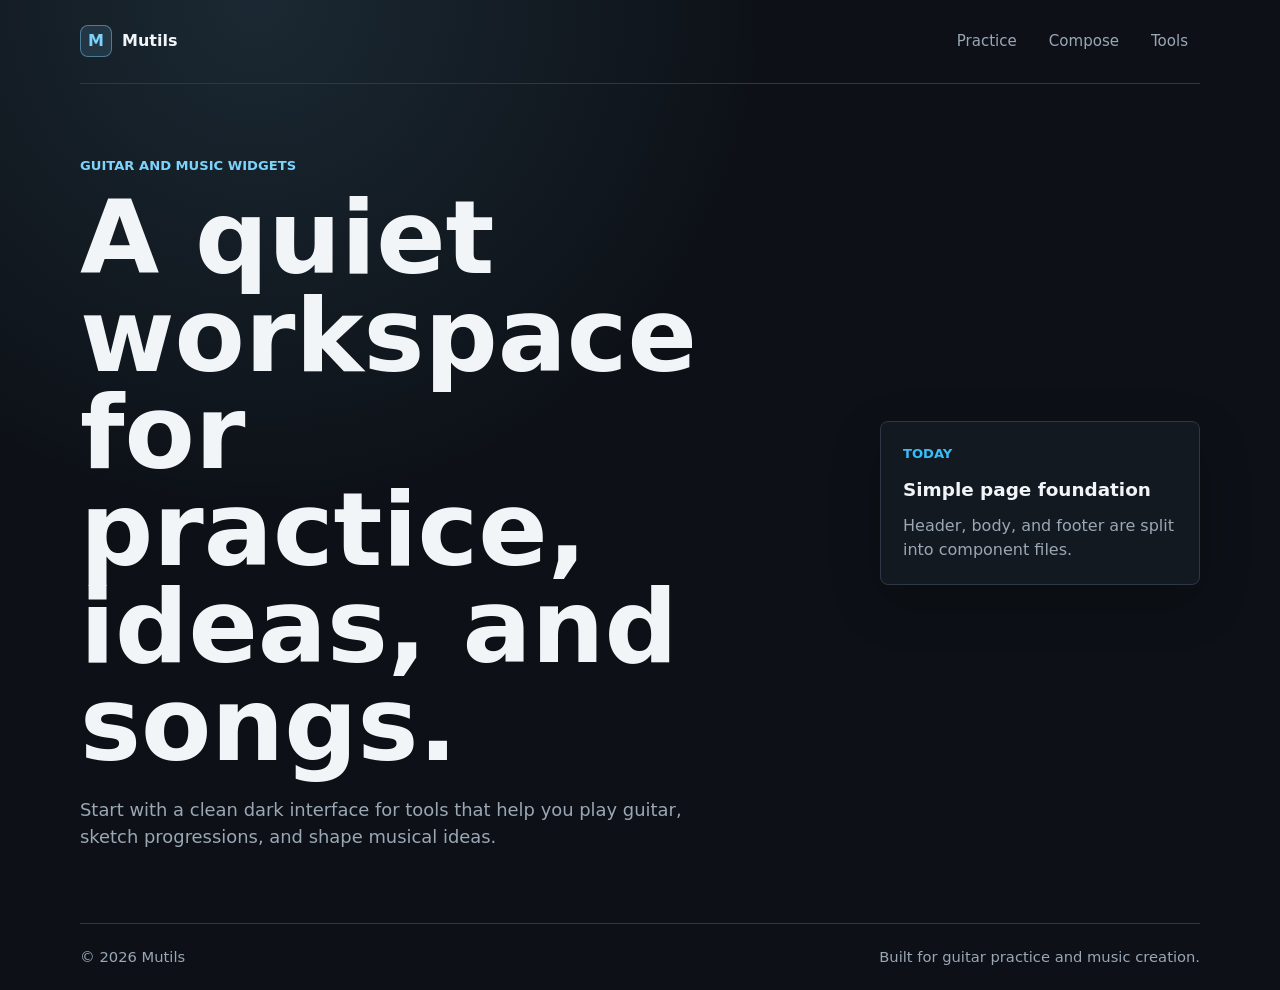
==== index.html @ a79bb6e4 "Init commit" ====
<!doctype html>
<html lang="en">
  <head>
    <meta charset="utf-8">
    <meta name="viewport" content="width=device-width, initial-scale=1">
    <title>Mutils</title>
    <link rel="stylesheet" href="assets/css/styles.css">
    <script src="assets/js/app.js" defer></script>
  </head>
  <body>
    <div class="app-shell">
      <div data-component="components/header.html"></div>
      <main data-component="components/main.html"></main>
      <div data-component="components/footer.html"></div>
    </div>
  </body>
</html>
---- assets/css/styles.css ----
:root {
  color-scheme: dark;
  --bg: #0d1117;
  --surface: #151b23;
  --surface-soft: #1f2733;
  --text: #f2f5f8;
  --muted: #9aa7b4;
  --line: #2d3745;
  --accent: #7dd3fc;
  --accent-strong: #38bdf8;
}

* {
  box-sizing: border-box;
}

html {
  min-height: 100%;
}

body {
  min-height: 100vh;
  margin: 0;
  background:
    radial-gradient(circle at 20% 0%, rgba(125, 211, 252, 0.12), transparent 32rem),
    var(--bg);
  color: var(--text);
  font-family: Inter, ui-sans-serif, system-ui, -apple-system, BlinkMacSystemFont, "Segoe UI", sans-serif;
  line-height: 1.5;
}

a {
  color: inherit;
  text-decoration: none;
}

.app-shell {
  display: grid;
  min-height: 100vh;
  grid-template-rows: auto 1fr auto;
}

.site-header,
.site-footer {
  width: min(1120px, calc(100% - 32px));
  margin: 0 auto;
}

.site-header {
  display: flex;
  align-items: center;
  justify-content: space-between;
  gap: 24px;
  padding: 22px 0;
  border-bottom: 1px solid var(--line);
}

.brand {
  display: inline-flex;
  align-items: center;
  gap: 10px;
  font-weight: 700;
}

.brand-mark {
  display: grid;
  width: 32px;
  height: 32px;
  place-items: center;
  border: 1px solid rgba(125, 211, 252, 0.45);
  border-radius: 8px;
  background: rgba(125, 211, 252, 0.12);
  color: var(--accent);
}

.nav-links {
  display: flex;
  align-items: center;
  gap: 8px;
}

.nav-links a {
  min-height: 36px;
  padding: 8px 12px;
  border-radius: 8px;
  color: var(--muted);
  font-size: 0.94rem;
}

.nav-links a:hover,
.nav-links a:focus-visible {
  background: var(--surface-soft);
  color: var(--text);
  outline: none;
}

.hero {
  display: grid;
  width: min(1120px, calc(100% - 32px));
  margin: 0 auto;
  grid-template-columns: minmax(0, 1fr) 320px;
  align-items: center;
  gap: 48px;
  padding: 72px 0;
}

.hero-content {
  max-width: 680px;
}

.eyebrow {
  margin: 0 0 14px;
  color: var(--accent);
  font-size: 0.82rem;
  font-weight: 700;
  letter-spacing: 0;
  text-transform: uppercase;
}

h1 {
  max-width: 10ch;
  margin: 0;
  font-size: clamp(3rem, 8vw, 6.4rem);
  line-height: 0.95;
  letter-spacing: 0;
}

.hero-copy {
  max-width: 620px;
  margin: 24px 0 0;
  color: var(--muted);
  font-size: 1.12rem;
}

.status-panel {
  padding: 22px;
  border: 1px solid var(--line);
  border-radius: 8px;
  background: rgba(21, 27, 35, 0.84);
  box-shadow: 0 18px 50px rgba(0, 0, 0, 0.24);
}

.panel-label {
  display: block;
  margin-bottom: 12px;
  color: var(--accent-strong);
  font-size: 0.82rem;
  font-weight: 700;
  text-transform: uppercase;
}

.status-panel strong {
  display: block;
  font-size: 1.15rem;
}

.status-panel p {
  margin: 10px 0 0;
  color: var(--muted);
}

.site-footer {
  display: flex;
  justify-content: space-between;
  gap: 16px;
  padding: 22px 0;
  border-top: 1px solid var(--line);
  color: var(--muted);
  font-size: 0.92rem;
}

@media (max-width: 760px) {
  .site-header,
  .site-footer {
    width: min(100% - 24px, 1120px);
  }

  .site-header,
  .site-footer,
  .nav-links {
    align-items: flex-start;
    flex-direction: column;
  }

  .nav-links {
    width: 100%;
    gap: 4px;
  }

  .nav-links a {
    width: 100%;
  }

  .hero {
    width: min(100% - 24px, 1120px);
    grid-template-columns: 1fr;
    gap: 28px;
    padding: 48px 0;
  }

  h1 {
    max-width: 12ch;
    font-size: clamp(2.7rem, 15vw, 4.6rem);
  }
}
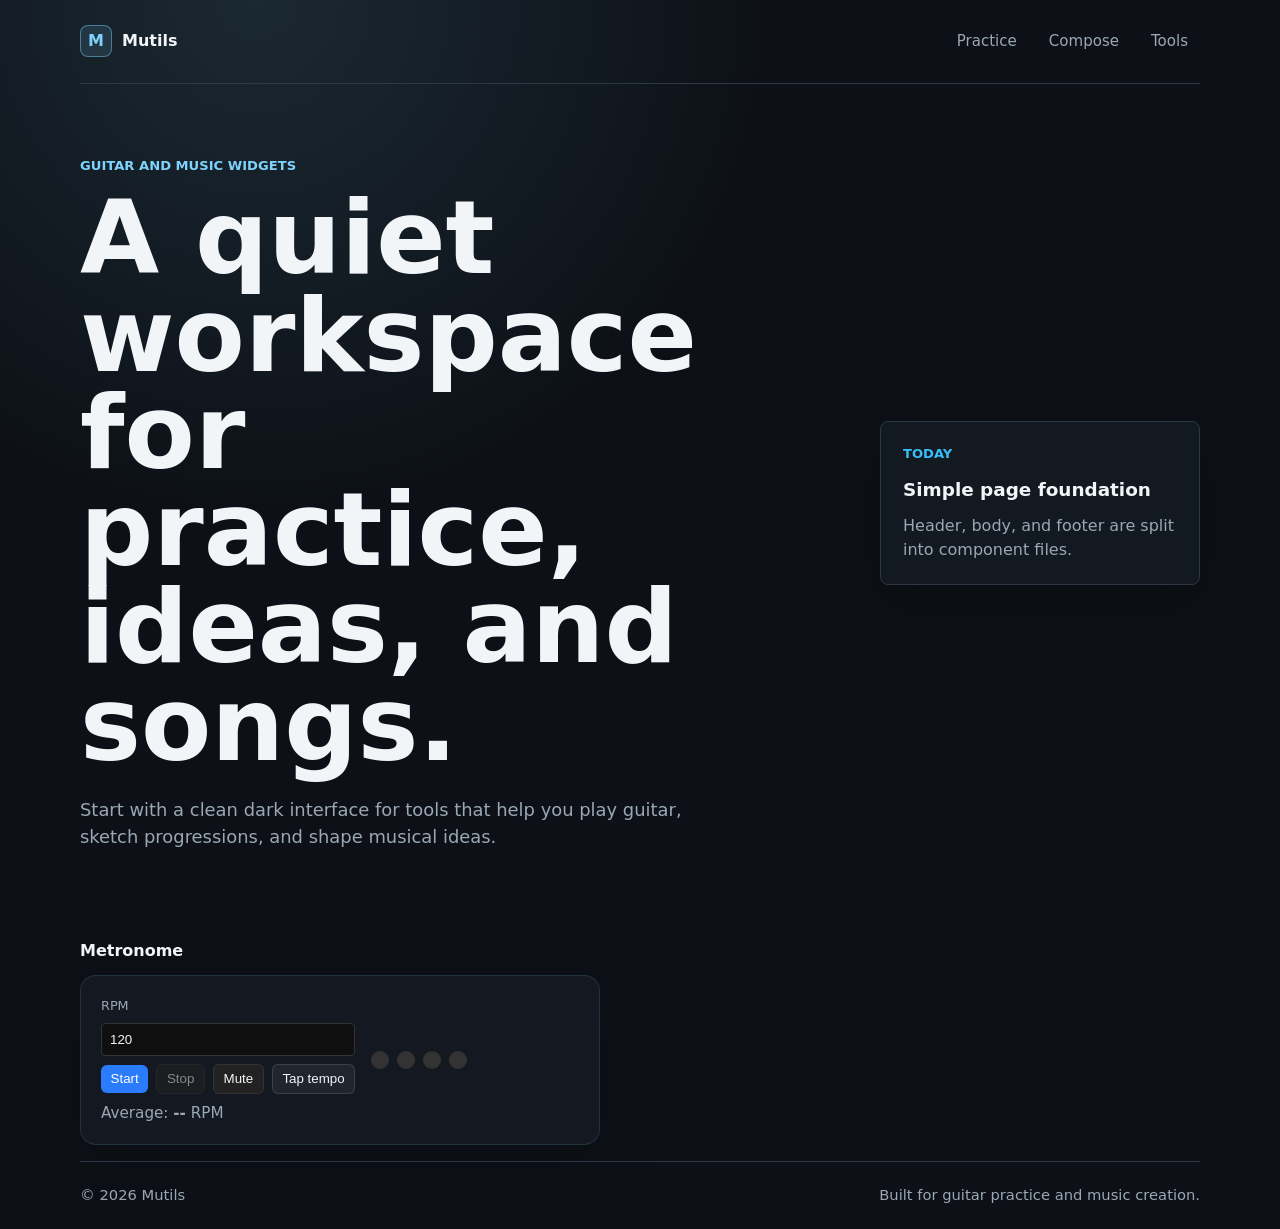
==== commit d24bae05: "Add first widget and testing." ====
--- a/index.html
+++ b/index.html
@@ -5,12 +5,16 @@
     <meta name="viewport" content="width=device-width, initial-scale=1">
     <title>Mutils</title>
     <link rel="stylesheet" href="assets/css/styles.css">
+    <link rel="stylesheet" href="assets/css/metronome.css">
     <script src="assets/js/app.js" defer></script>
+    <script src="assets/js/metronome.js" defer></script>
   </head>
   <body>
     <div class="app-shell">
       <div data-component="components/header.html"></div>
-      <main data-component="components/main.html"></main>
+      <main data-component="components/main.html">
+        <div data-component="components/metronome.html"></div>
+      </main>
       <div data-component="components/footer.html"></div>
     </div>
   </body>
--- a/assets/css/metronome.css
+++ b/assets/css/metronome.css
@@ -0,0 +1,51 @@
+/* Metronome widget styles */
+.widget-area{
+  display:flex;
+  flex-wrap:wrap;
+  gap:1rem;
+  padding:1rem 0;
+  width: min(1120px, calc(100% - 32px));
+  margin: 0 auto;
+}
+.metronome-embed{flex:1 1 320px;min-width:280px}
+.metronome{box-sizing:border-box;width:100%;max-width:520px;margin:0}
+.widget-module{padding:0}
+.widget-title{font-size:1rem;margin:0 0 0.75rem 0;color:var(--text,#eee)}
+.metronome-card{
+  display:flex;
+  flex-direction:row;
+  align-items:center;
+  gap:1rem;
+  background:rgba(21,27,35,0.96);
+  color:var(--text, #eee);
+  padding:1.25rem;
+  border-radius:16px;
+  border:1px solid rgba(125,211,252,0.14);
+  box-shadow:0 20px 60px rgba(0,0,0,0.18);
+  width:100%;
+  overflow:hidden;
+}
+.metronome-controls{display:flex;flex-direction:column;gap:0.5rem;min-width:180px}
+.metronome-controls label{font-size:0.8rem;color:var(--muted,#bdbdbd)}
+#metronome-rpm{width:100%;padding:0.5rem;border-radius:4px;border:1px solid #333;background:#0f0f0f;color:inherit}
+.buttons{display:flex;gap:0.5rem;align-items:center;flex-wrap:wrap}
+.btn{padding:0.4rem 0.6rem;border-radius:6px;border:1px solid #333;background:#222;color:inherit;cursor:pointer}
+.btn.primary{background:#2b7bfd;color:#fff;border:none}
+.btn.secondary{background:rgba(255,255,255,0.06);color:var(--text);border-color:rgba(255,255,255,0.12)}
+.btn:disabled{opacity:0.5;cursor:not-allowed}
+.tap-panel{display:flex;align-items:center;gap:0.75rem;flex-wrap:wrap}
+.tap-display{color:var(--muted);font-size:0.95rem}
+
+.metronome-visual{display:flex;flex-direction:column;align-items:center;gap:0.5rem}
+.beat-strip{display:flex;gap:0.5rem}
+.beat{width:18px;height:18px;border-radius:50%;background:#333;transition:transform 0.08s,background 0.08s,box-shadow 0.08s}
+.beat.active{transform:scale(1.5);box-shadow:0 0 8px rgba(255,200,60,0.7)}
+.beat.accent{background:#ffd166}
+.beat.regular{background:#c4c4c4}
+
+.sr-only{position:absolute!important;height:1px;width:1px;overflow:hidden;clip:rect(1px,1px,1px,1px);white-space:nowrap}
+
+@media (max-width:600px){
+  .metronome-card{flex-direction:column;align-items:stretch}
+  .metronome-controls{min-width:unset}
+}
